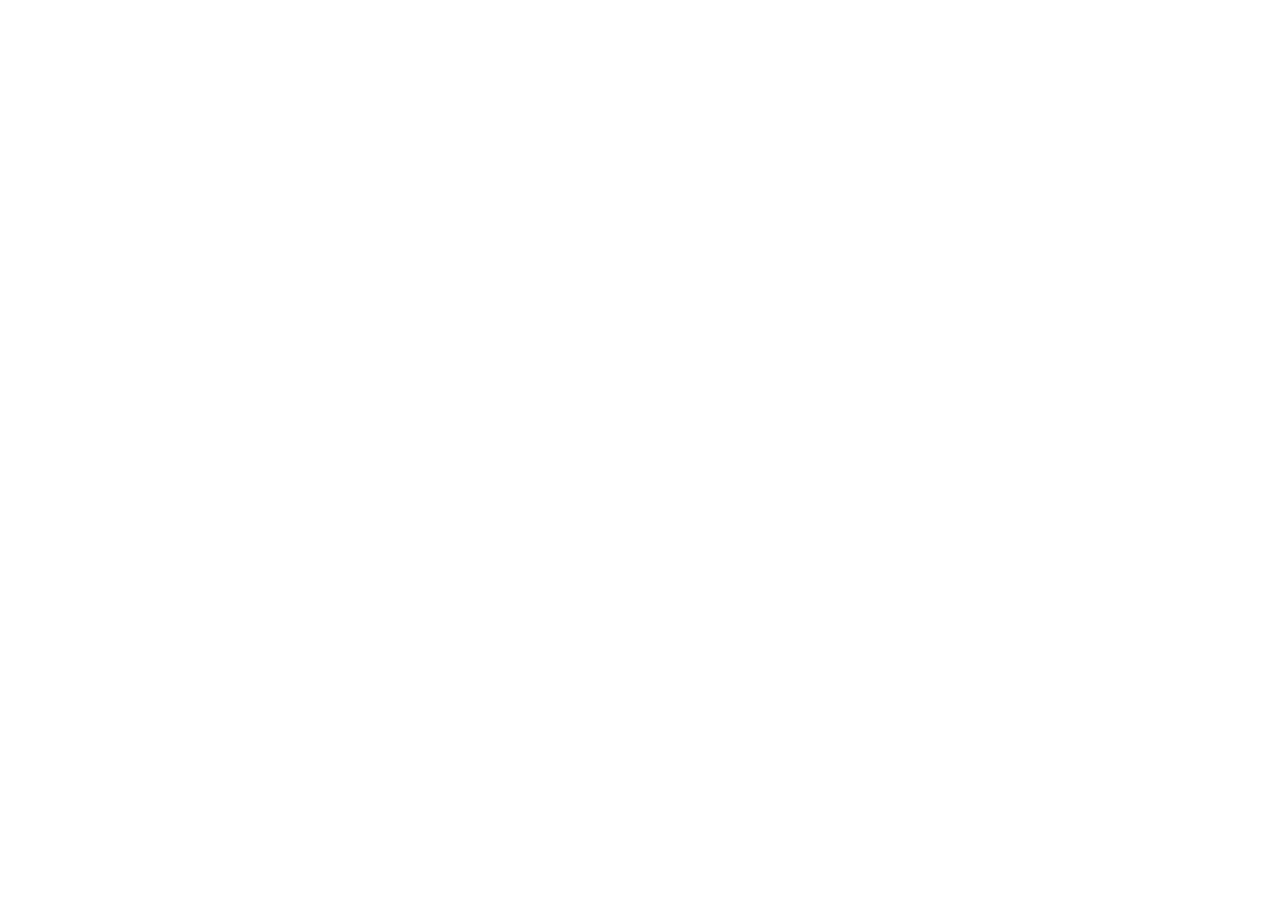
==== index.html @ b8843c02 "feat: initialize project structure and base UI Set up the application with React, Vite, and Tailwind" ====
<!doctype html>
<html lang="tr" class="dark scroll-smooth">
  <head>
    <meta charset="UTF-8" />
    <meta name="viewport" content="width=device-width, initial-scale=1.0" />
    <title>Basit Otomasyon | Yapay Zeka ve Otonom Ajan Sistemleri - basitotomasyon.com</title>
    <meta name="description" content="basitotomasyon.com - Kurumsal yapay zeka iş akışı otomasyonları ve otonom çok kanallı ajan sistemleri. Muhammed Fidan tarafından geliştirilmiştir." />
    <meta property="og:title" content="Basit Otomasyon | Yapay Zeka ve Otonom Ajan Sistemleri - basitotomasyon.com" />
    <meta property="og:description" content="basitotomasyon.com - Kurumsal yapay zeka iş akışı otomasyonları ve otonom çok kanallı ajan sistemleri. Muhammed Fidan tarafından geliştirilmiştir." />
    <meta property="og:type" content="website" />
    <meta name="twitter:card" content="summary_large_image" />
    <link rel="preconnect" href="https://fonts.googleapis.com">
    <link rel="preconnect" href="https://fonts.gstatic.com" crossorigin>
    <link href="https://fonts.googleapis.com/css2?family=JetBrains+Mono:ital,wght@0,300;0,400;0,500;0,700;1,400&family=Plus+Jakarta+Sans:wght@300;400;500;600;700;800&family=Syne:wght@500;700;800&display=swap" rel="stylesheet">
  </head>
  <body class="bg-[#0a0a0c] text-white font-sans antialiased selection:bg-white selection:text-black overflow-x-hidden">
    <div id="root"></div>
    <script type="module" src="/src/main.tsx"></script>
  </body>
</html>
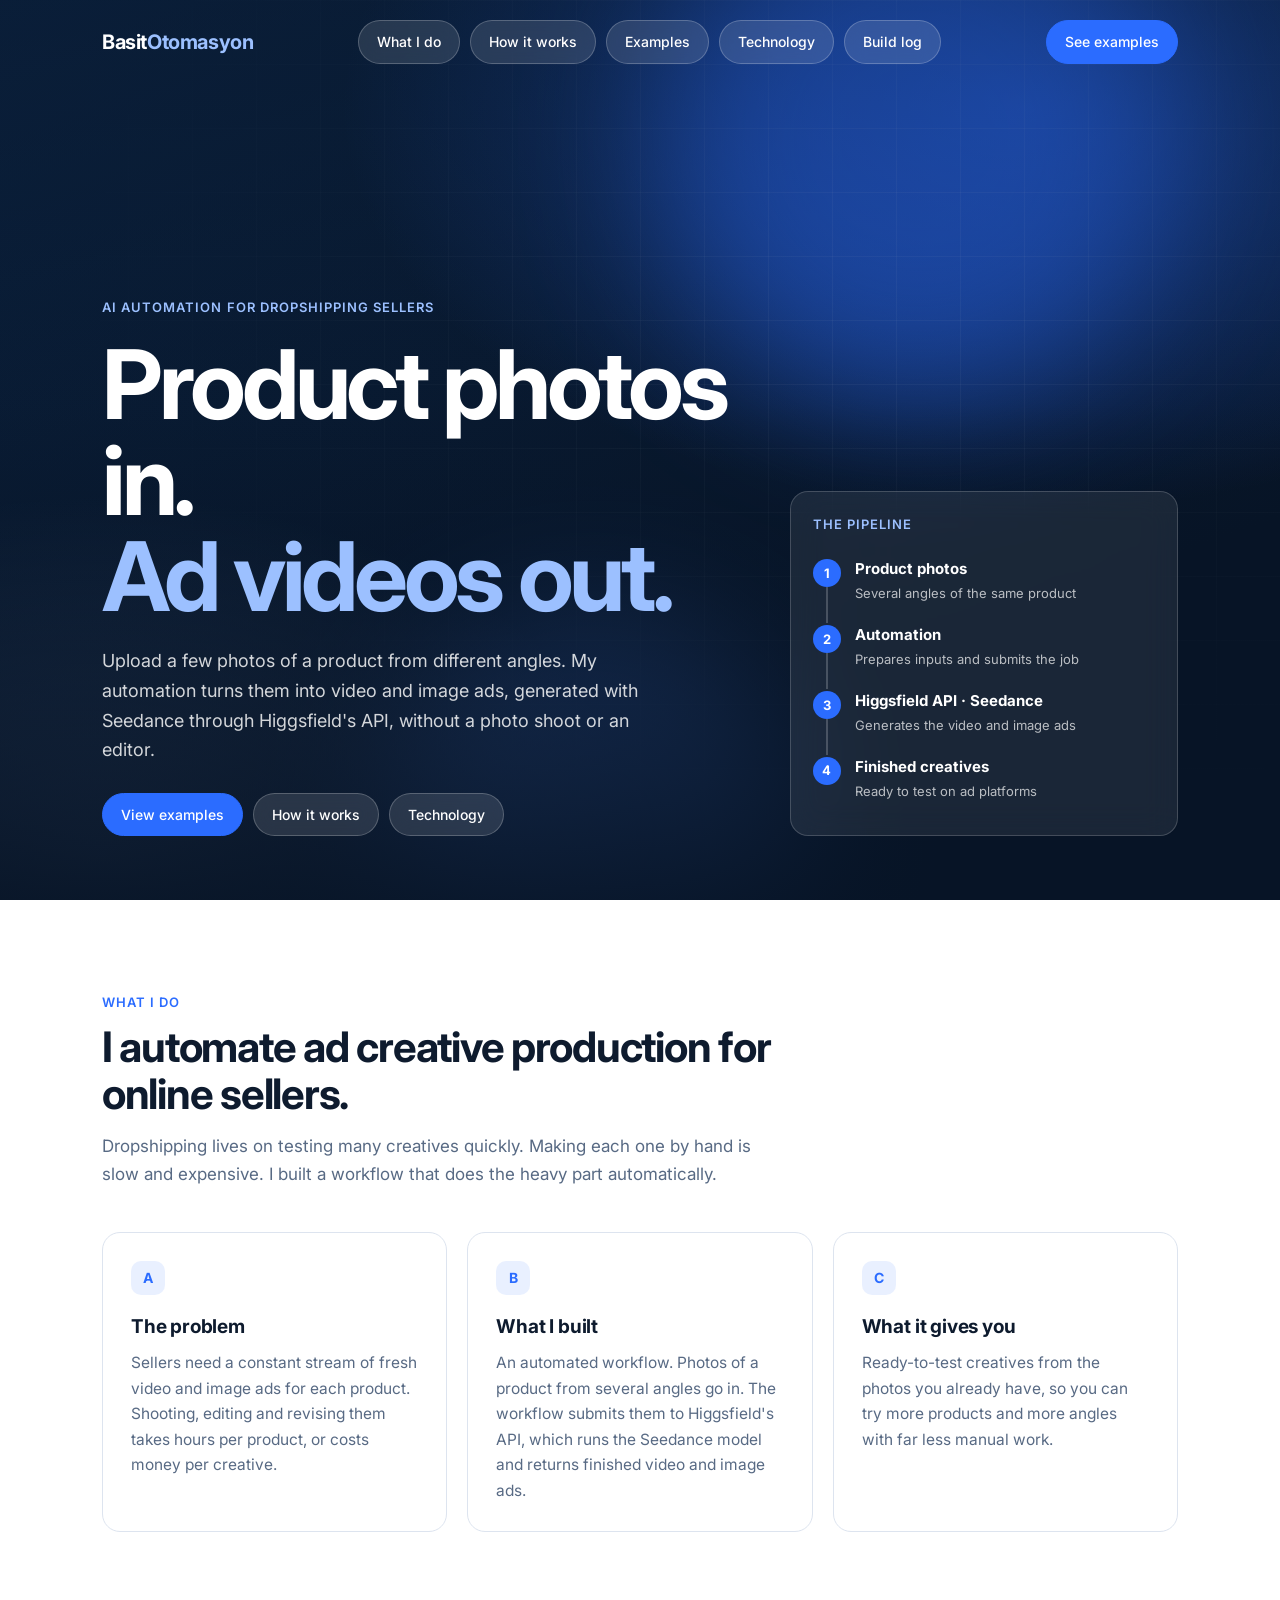
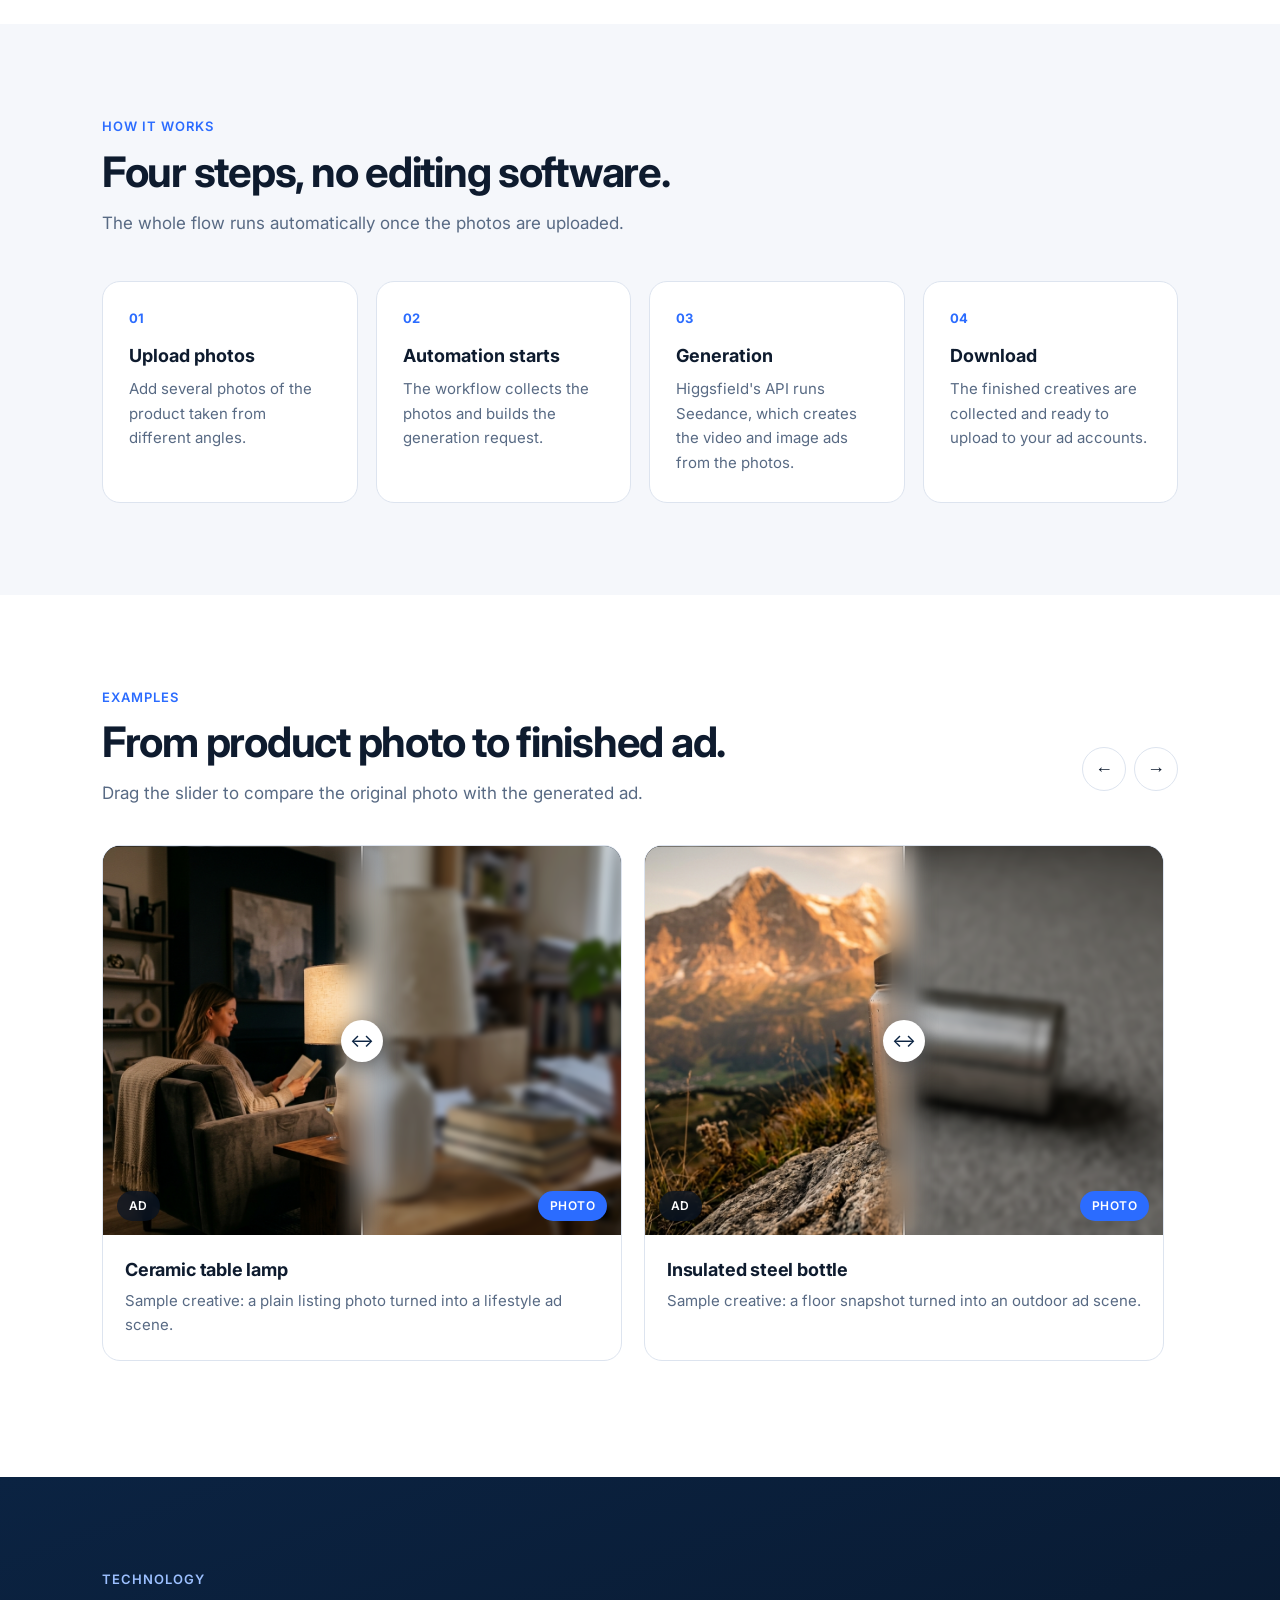
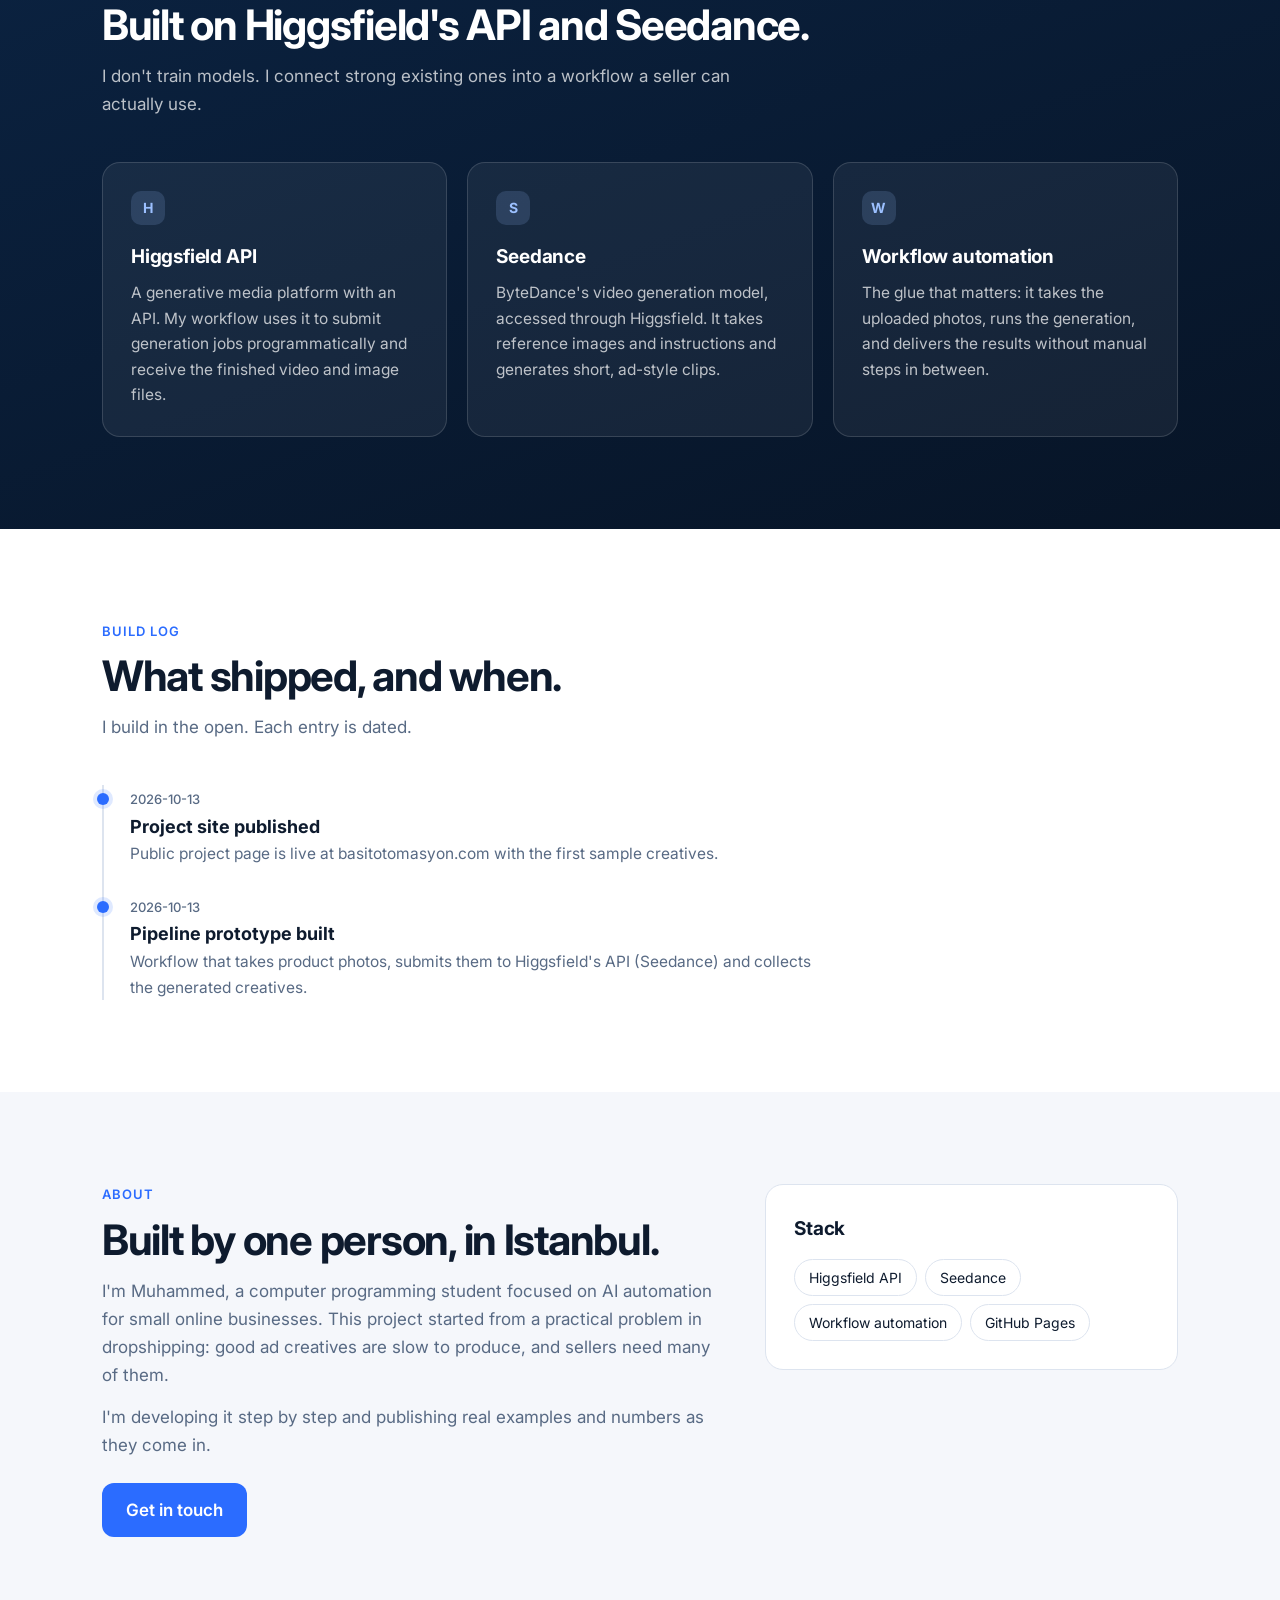
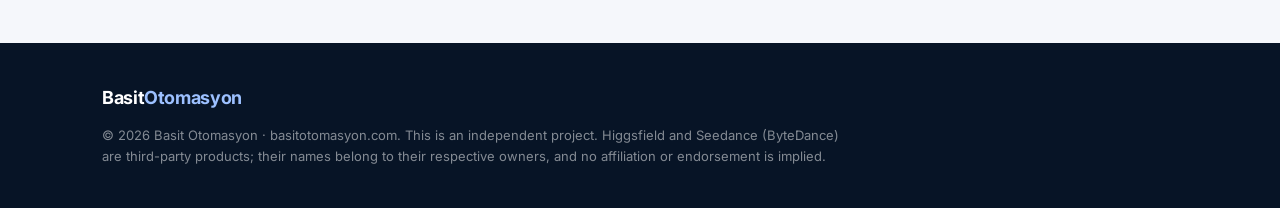
==== commit 7dd86fb3: "yeniler yüklendi" ====
--- a/index.html
+++ b/index.html
@@ -1,21 +1,182 @@
 <!doctype html>
-<html lang="tr" class="dark scroll-smooth">
-  <head>
-    <meta charset="UTF-8" />
-    <meta name="viewport" content="width=device-width, initial-scale=1.0" />
-    <title>Basit Otomasyon | Yapay Zeka ve Otonom Ajan Sistemleri - basitotomasyon.com</title>
-    <meta name="description" content="basitotomasyon.com - Kurumsal yapay zeka iş akışı otomasyonları ve otonom çok kanallı ajan sistemleri. Muhammed Fidan tarafından geliştirilmiştir." />
-    <meta property="og:title" content="Basit Otomasyon | Yapay Zeka ve Otonom Ajan Sistemleri - basitotomasyon.com" />
-    <meta property="og:description" content="basitotomasyon.com - Kurumsal yapay zeka iş akışı otomasyonları ve otonom çok kanallı ajan sistemleri. Muhammed Fidan tarafından geliştirilmiştir." />
-    <meta property="og:type" content="website" />
-    <meta name="twitter:card" content="summary_large_image" />
-    <link rel="preconnect" href="https://fonts.googleapis.com">
-    <link rel="preconnect" href="https://fonts.gstatic.com" crossorigin>
-    <link href="https://fonts.googleapis.com/css2?family=JetBrains+Mono:ital,wght@0,300;0,400;0,500;0,700;1,400&family=Plus+Jakarta+Sans:wght@300;400;500;600;700;800&family=Syne:wght@500;700;800&display=swap" rel="stylesheet">
-  </head>
-  <body class="bg-[#0a0a0c] text-white font-sans antialiased selection:bg-white selection:text-black overflow-x-hidden">
-    <div id="root"></div>
-    <script type="module" src="/src/main.tsx"></script>
-  </body>
+<html lang="en">
+<head>
+<meta charset="utf-8">
+<meta name="viewport" content="width=device-width, initial-scale=1">
+<title>Basit Otomasyon — Product photos in, ad videos out</title>
+<meta name="description" content="AI automation that turns a few product photos into ready-to-run video and image ads for dropshipping sellers, built on Higgsfield's API and the Seedance model.">
+<meta name="theme-color" content="#0B2342">
+<meta property="og:title" content="Basit Otomasyon — Product photos in, ad videos out">
+<meta property="og:description" content="Automated video and image ads for dropshipping sellers, from a few product photos.">
+<meta property="og:type" content="website">
+<meta property="og:url" content="https://basitotomasyon.com/">
+<meta property="og:site_name" content="Basit Otomasyon">
+<meta name="twitter:card" content="summary">
+<meta name="twitter:title" content="Basit Otomasyon — Product photos in, ad videos out">
+<meta name="twitter:description" content="Automated video and image ads for dropshipping sellers, from a few product photos.">
+<link rel="canonical" href="https://basitotomasyon.com/">
+<link rel="icon" href="favicon.svg" type="image/svg+xml">
+<link rel="preconnect" href="https://fonts.googleapis.com">
+<link rel="preconnect" href="https://fonts.gstatic.com" crossorigin>
+<link href="https://fonts.googleapis.com/css2?family=Inter:wght@400;500;600;700&display=swap" rel="stylesheet">
+<link rel="stylesheet" href="style.css">
+<noscript><style>.reveal{opacity:1!important;transform:none!important}</style></noscript>
+</head>
+<body>
+<a class="skip" href="#what">Skip to content</a>
+
+<!-- ============ HERO ============ -->
+<section class="hero" id="top" style="padding:0">
+  <div class="hero-media"></div>
+  <div class="hero-grid"></div>
+
+  <header class="top">
+    <div class="wrap bar">
+      <a class="brand" href="#top">Basit<b>Otomasyon</b></a>
+      <ul class="menu">
+        <li><a class="pill" href="#what">What I do</a></li>
+        <li><a class="pill" href="#how">How it works</a></li>
+        <li><a class="pill" href="#examples">Examples</a></li>
+        <li><a class="pill" href="#tech">Technology</a></li>
+        <li><a class="pill" href="#log">Build log</a></li>
+      </ul>
+      <a class="pill solid" href="#examples">See examples</a>
+    </div>
+  </header>
+
+  <div class="hero-inner">
+    <div>
+      <span class="kicker">AI automation for dropshipping sellers</span>
+      <h1>Product photos in.<br><span>Ad videos out.</span></h1>
+      <p class="lead">Upload a few photos of a product from different angles. My automation turns them into video and image ads, generated with Seedance through Higgsfield's API, without a photo shoot or an editor.</p>
+      <div class="cta">
+        <a class="pill solid" href="#examples">View examples</a>
+        <a class="pill" href="#how">How it works</a>
+        <a class="pill" href="#tech">Technology</a>
+      </div>
+    </div>
+    <aside class="glass" aria-label="Pipeline overview">
+      <h3>The pipeline</h3>
+      <ol class="flow">
+        <li><i>1</i><div><strong>Product photos</strong><span>Several angles of the same product</span></div></li>
+        <li><i>2</i><div><strong>Automation</strong><span>Prepares inputs and submits the job</span></div></li>
+        <li><i>3</i><div><strong>Higgsfield API · Seedance</strong><span>Generates the video and image ads</span></div></li>
+        <li><i>4</i><div><strong>Finished creatives</strong><span>Ready to test on ad platforms</span></div></li>
+      </ol>
+    </aside>
+  </div>
+</section>
+
+<main>
+
+<!-- ============ WHAT I DO ============ -->
+<section id="what">
+  <div class="wrap">
+    <div class="eyebrow reveal">What I do</div>
+    <h2 class="reveal">I automate ad creative production for online sellers.</h2>
+    <p class="sub reveal">Dropshipping lives on testing many creatives quickly. Making each one by hand is slow and expensive. I built a workflow that does the heavy part automatically.</p>
+    <div class="cols3">
+      <div class="box reveal"><div class="n">A</div><h3>The problem</h3><p>Sellers need a constant stream of fresh video and image ads for each product. Shooting, editing and revising them takes hours per product, or costs money per creative.</p></div>
+      <div class="box reveal"><div class="n">B</div><h3>What I built</h3><p>An automated workflow. Photos of a product from several angles go in. The workflow submits them to Higgsfield's API, which runs the Seedance model and returns finished video and image ads.</p></div>
+      <div class="box reveal"><div class="n">C</div><h3>What it gives you</h3><p>Ready-to-test creatives from the photos you already have, so you can try more products and more angles with far less manual work.</p></div>
+    </div>
+  </div>
+</section>
+
+<!-- ============ HOW IT WORKS ============ -->
+<section id="how" class="alt">
+  <div class="wrap">
+    <div class="eyebrow reveal">How it works</div>
+    <h2 class="reveal">Four steps, no editing software.</h2>
+    <p class="sub reveal">The whole flow runs automatically once the photos are uploaded.</p>
+    <div class="steps">
+      <div class="step reveal"><h3>Upload photos</h3><p>Add several photos of the product taken from different angles.</p></div>
+      <div class="step reveal"><h3>Automation starts</h3><p>The workflow collects the photos and builds the generation request.</p></div>
+      <div class="step reveal"><h3>Generation</h3><p>Higgsfield's API runs Seedance, which creates the video and image ads from the photos.</p></div>
+      <div class="step reveal"><h3>Download</h3><p>The finished creatives are collected and ready to upload to your ad accounts.</p></div>
+    </div>
+  </div>
+</section>
+
+<!-- ============ EXAMPLES ============ -->
+<section id="examples">
+  <div class="wrap">
+    <div class="carousel-head">
+      <div>
+        <div class="eyebrow reveal">Examples</div>
+        <h2 class="reveal">From product photo to finished ad.</h2>
+        <p class="sub reveal" style="margin-bottom:28px">Drag the slider to compare the original photo with the generated ad.</p>
+      </div>
+      <div class="arrows" id="arrows">
+        <button id="prev" aria-label="Previous example">&larr;</button>
+        <button id="next" aria-label="Next example">&rarr;</button>
+      </div>
+    </div>
+    <div class="track" id="track"></div>
+  </div>
+</section>
+
+<!-- ============ TECHNOLOGY ============ -->
+<section id="tech" class="dark">
+  <div class="wrap">
+    <div class="eyebrow reveal">Technology</div>
+    <h2 class="reveal">Built on Higgsfield's API and Seedance.</h2>
+    <p class="sub reveal">I don't train models. I connect strong existing ones into a workflow a seller can actually use.</p>
+    <div class="cols3">
+      <div class="box reveal"><div class="n">H</div><h3>Higgsfield API</h3><p>A generative media platform with an API. My workflow uses it to submit generation jobs programmatically and receive the finished video and image files.</p></div>
+      <div class="box reveal"><div class="n">S</div><h3>Seedance</h3><p>ByteDance's video generation model, accessed through Higgsfield. It takes reference images and instructions and generates short, ad-style clips.</p></div>
+      <div class="box reveal"><div class="n">W</div><h3>Workflow automation</h3><p>The glue that matters: it takes the uploaded photos, runs the generation, and delivers the results without manual steps in between.</p></div>
+    </div>
+  </div>
+</section>
+
+<!-- ============ RESULTS (hidden until data.js has stats) ============ -->
+<section id="results" class="alt" hidden>
+  <div class="wrap">
+    <div class="eyebrow">Results</div>
+    <h2>Measured, not promised.</h2>
+    <p class="sub">Numbers from real runs of the workflow.</p>
+    <div class="stats" id="statsGrid"></div>
+  </div>
+</section>
+
+<!-- ============ BUILD LOG ============ -->
+<section id="log">
+  <div class="wrap">
+    <div class="eyebrow reveal">Build log</div>
+    <h2 class="reveal">What shipped, and when.</h2>
+    <p class="sub reveal">I build in the open. Each entry is dated.</p>
+    <ul class="log" id="logList"></ul>
+  </div>
+</section>
+
+<!-- ============ ABOUT ============ -->
+<section id="about" class="alt">
+  <div class="wrap about-grid">
+    <div>
+      <div class="eyebrow reveal">About</div>
+      <h2 class="reveal">Built by one person, in Istanbul.</h2>
+      <p class="reveal">I'm Muhammed, a computer programming student focused on AI automation for small online businesses. This project started from a practical problem in dropshipping: good ad creatives are slow to produce, and sellers need many of them.</p>
+      <p class="reveal">I'm developing it step by step and publishing real examples and numbers as they come in.</p>
+      <p id="contactRow" hidden><a class="btn" id="contactBtn" href="#">Get in touch</a></p>
+    </div>
+    <div class="box reveal">
+      <h3 style="margin-bottom:14px">Stack</h3>
+      <div class="chips"><span>Higgsfield API</span><span>Seedance</span><span>Workflow automation</span><span>GitHub Pages</span></div>
+    </div>
+  </div>
+</section>
+
+</main>
+
+<footer>
+  <div class="wrap">
+    <a class="brand" href="#top">Basit<b>Otomasyon</b></a>
+    <p>© <span id="yr"></span> Basit Otomasyon · basitotomasyon.com. This is an independent project. Higgsfield and Seedance (ByteDance) are third-party products; their names belong to their respective owners, and no affiliation or endorsement is implied.</p>
+  </div>
+</footer>
+
+<script src="data.js"></script>
+<script src="app.js"></script>
+</body>
 </html>
-
--- a/style.css
+++ b/style.css
@@ -0,0 +1,151 @@
+:root{
+  --ink:#071426; --navy:#0B2342; --navy2:#123764;
+  --blue:#2B6CFF; --blue-d:#1F55D6; --sky:#9CC0FF;
+  --paper:#F5F7FB; --white:#fff;
+  --text:#0E1B2E; --muted:#586A84; --line:#DDE4EF;
+  --radius:18px;
+}
+*{box-sizing:border-box;margin:0;padding:0}
+html{scroll-behavior:smooth}
+body{background:var(--white);color:var(--text);font:16px/1.65 "Inter",system-ui,-apple-system,"Segoe UI",Roboto,sans-serif;-webkit-font-smoothing:antialiased}
+a{color:inherit}
+img,video{max-width:100%}
+.wrap{max-width:1120px;margin:0 auto;padding:0 22px}
+[hidden]{display:none!important}
+
+/* ---------- Header / pills ---------- */
+.pill{display:inline-flex;align-items:center;gap:6px;padding:9px 18px;border-radius:99px;font-size:14px;font-weight:500;text-decoration:none;color:#fff;background:rgba(255,255,255,.12);border:1px solid rgba(255,255,255,.22);backdrop-filter:blur(10px);-webkit-backdrop-filter:blur(10px);transition:background .2s,transform .2s}
+.pill:hover{background:rgba(255,255,255,.22)}
+.pill.solid{background:var(--blue);border-color:var(--blue)}
+.pill.solid:hover{background:var(--blue-d)}
+header.top{position:absolute;inset:0 0 auto 0;z-index:5}
+header.top .bar{display:flex;align-items:center;justify-content:space-between;height:84px}
+.brand{font-weight:700;font-size:20px;letter-spacing:-.02em;text-decoration:none;color:#fff}
+.brand b{color:var(--sky);font-weight:700}
+.menu{display:flex;gap:10px;list-style:none}
+@media(max-width:860px){.menu{display:none}}
+
+/* ---------- Hero ---------- */
+.hero{position:relative;min-height:100vh;min-height:100svh;display:flex;align-items:flex-end;color:#fff;overflow:hidden;
+  background:
+    radial-gradient(1100px 650px at 80% 12%, rgba(43,108,255,.55), transparent 62%),
+    radial-gradient(900px 600px at 8% 95%, rgba(156,192,255,.22), transparent 60%),
+    linear-gradient(160deg,var(--navy),var(--ink) 72%);}
+.hero-media{position:absolute;inset:0;z-index:0}
+.hero-media::before,.hero-media::after{content:"";position:absolute;border-radius:50%;filter:blur(70px);opacity:.55;animation:drift 18s ease-in-out infinite alternate}
+.hero-media::before{width:520px;height:520px;background:#2B6CFF;top:-120px;right:8%}
+.hero-media::after{width:420px;height:420px;background:#4F8BFF;bottom:-140px;left:30%;animation-duration:24s;opacity:.35}
+@keyframes drift{from{transform:translate(0,0) scale(1)}to{transform:translate(-60px,40px) scale(1.15)}}
+.hero-grid{position:absolute;inset:0;z-index:1;background-image:linear-gradient(rgba(255,255,255,.05) 1px,transparent 1px),linear-gradient(90deg,rgba(255,255,255,.05) 1px,transparent 1px);background-size:64px 64px;-webkit-mask-image:radial-gradient(ellipse at 70% 30%,#000 10%,transparent 70%);mask-image:radial-gradient(ellipse at 70% 30%,#000 10%,transparent 70%)}
+.hero-video{position:absolute;inset:0;width:100%;height:100%;object-fit:cover;z-index:0}
+.hero::after{content:"";position:absolute;inset:0;z-index:2;background:linear-gradient(to top,rgba(7,20,38,.9),rgba(7,20,38,.15) 55%,rgba(7,20,38,.35))}
+.hero-inner{position:relative;z-index:3;width:100%;display:grid;grid-template-columns:1.25fr .75fr;gap:40px;align-items:end;padding:140px 22px 64px;max-width:1120px;margin:0 auto}
+.kicker{display:inline-block;font-size:13px;letter-spacing:.08em;text-transform:uppercase;color:var(--sky);margin-bottom:18px;font-weight:600}
+h1{font-size:clamp(44px,8vw,96px);line-height:1;letter-spacing:-.045em;font-weight:700;margin-bottom:22px}
+h1 span{color:var(--sky)}
+.hero p.lead{max-width:560px;color:rgba(255,255,255,.82);font-size:18px;margin-bottom:28px}
+.hero .cta{display:flex;flex-wrap:wrap;gap:10px}
+.glass{background:rgba(255,255,255,.08);border:1px solid rgba(255,255,255,.18);backdrop-filter:blur(16px);-webkit-backdrop-filter:blur(16px);border-radius:var(--radius);padding:22px}
+.glass h3{font-size:13px;letter-spacing:.08em;text-transform:uppercase;color:var(--sky);margin-bottom:14px;font-weight:600}
+.flow{list-style:none;display:grid;gap:0}
+.flow li{display:flex;gap:14px;align-items:flex-start;padding:10px 0;position:relative}
+.flow li:not(:last-child)::after{content:"";position:absolute;left:13px;top:38px;bottom:-8px;width:2px;background:rgba(255,255,255,.2)}
+.flow i{flex:none;width:28px;height:28px;border-radius:50%;background:var(--blue);display:grid;place-items:center;font-style:normal;font-size:13px;font-weight:700}
+.flow strong{display:block;font-size:15px;line-height:1.3}
+.flow span{font-size:13px;color:rgba(255,255,255,.7)}
+@media(max-width:900px){.hero-inner{grid-template-columns:1fr;padding-top:120px}}
+
+/* ---------- Sections ---------- */
+section{padding:92px 0}
+section.alt{background:var(--paper)}
+section.dark{background:linear-gradient(160deg,var(--navy),var(--ink));color:#fff}
+.eyebrow{font-size:13px;letter-spacing:.08em;text-transform:uppercase;color:var(--blue);font-weight:600;margin-bottom:10px}
+.dark .eyebrow{color:var(--sky)}
+h2{font-size:clamp(28px,4vw,42px);line-height:1.12;letter-spacing:-.03em;margin-bottom:14px;max-width:760px}
+.sub{color:var(--muted);max-width:660px;margin-bottom:44px;font-size:17px}
+.dark .sub{color:rgba(255,255,255,.72)}
+
+.cols3{display:grid;grid-template-columns:repeat(auto-fit,minmax(260px,1fr));gap:20px}
+.box{background:var(--white);border:1px solid var(--line);border-radius:var(--radius);padding:28px}
+.alt .box{background:var(--white)}
+.box .n{display:inline-grid;place-items:center;width:34px;height:34px;border-radius:10px;background:rgba(43,108,255,.1);color:var(--blue);font-weight:700;font-size:14px;margin-bottom:16px}
+.box h3{font-size:19px;letter-spacing:-.01em;margin-bottom:8px}
+.box p{color:var(--muted);font-size:15.5px}
+.dark .box{background:rgba(255,255,255,.06);border-color:rgba(255,255,255,.14)}
+.dark .box p{color:rgba(255,255,255,.72)}
+.dark .box .n{background:rgba(156,192,255,.16);color:var(--sky)}
+
+.steps{display:grid;grid-template-columns:repeat(auto-fit,minmax(230px,1fr));gap:18px;counter-reset:s}
+.step{background:var(--white);border:1px solid var(--line);border-radius:var(--radius);padding:26px;position:relative}
+.step::before{counter-increment:s;content:"0" counter(s);font-size:13px;font-weight:700;color:var(--blue);display:block;margin-bottom:12px}
+.step h3{font-size:18px;margin-bottom:6px}
+.step p{color:var(--muted);font-size:15px}
+
+/* ---------- Carousel + compare slider ---------- */
+.carousel-head{display:flex;justify-content:space-between;align-items:flex-end;gap:20px;flex-wrap:wrap;margin-bottom:6px}
+.arrows{display:flex;gap:8px;margin-bottom:44px}
+.arrows button{width:44px;height:44px;border-radius:50%;border:1px solid var(--line);background:#fff;color:var(--text);font-size:18px;cursor:pointer;transition:background .2s}
+.arrows button:hover{background:var(--paper)}
+.track{display:flex;gap:22px;overflow-x:auto;scroll-snap-type:x mandatory;padding:4px 22px 24px;margin:0 -22px;scrollbar-width:thin}
+.slide{flex:0 0 min(520px,86vw);scroll-snap-align:start;background:#fff;border:1px solid var(--line);border-radius:var(--radius);overflow:hidden}
+.cmp{position:relative;aspect-ratio:var(--ratio,1/1);background:var(--ink);overflow:hidden;user-select:none;-webkit-user-select:none;--pos:50%}
+.cmp .layer{position:absolute;inset:0}
+.cmp .layer img,.cmp .layer video{width:100%;height:100%;object-fit:cover;display:block}
+.cmp .before img,.cmp.demo .before{filter:blur(3px) brightness(.85);transform:scale(1.04)}
+.cmp .after{clip-path:inset(0 calc(100% - var(--pos)) 0 0)}
+.cmp .handle::before{content:"";position:absolute;top:0;bottom:0;left:-36px;width:72px;backdrop-filter:blur(14px);-webkit-backdrop-filter:blur(14px);background:rgba(255,255,255,.08);-webkit-mask-image:linear-gradient(90deg,transparent,#000 35%,#000 65%,transparent);mask-image:linear-gradient(90deg,transparent,#000 35%,#000 65%,transparent)}
+.cmp .handle{position:absolute;top:0;bottom:0;left:var(--pos);width:2px;background:#fff;transform:translateX(-1px);box-shadow:0 0 0 1px rgba(7,20,38,.25);pointer-events:none}
+.cmp .handle::after{content:"\2194";position:absolute;top:50%;left:50%;transform:translate(-50%,-50%);width:42px;height:42px;border-radius:50%;background:#fff;color:var(--navy);display:grid;place-items:center;font-size:18px;box-shadow:0 6px 20px rgba(7,20,38,.35)}
+.cmp input[type=range]{position:absolute;inset:0;width:100%;height:100%;opacity:0;cursor:ew-resize;margin:0;-webkit-appearance:none;appearance:none}
+.cmp .tagl,.cmp .tagr{position:absolute;bottom:14px;font-size:12px;font-weight:600;letter-spacing:.04em;text-transform:uppercase;padding:5px 12px;border-radius:99px;background:rgba(7,20,38,.72);color:#fff;pointer-events:none;backdrop-filter:blur(6px)}
+.cmp .tagl{left:14px}.cmp .tagr{right:14px;background:var(--blue)}
+.cmp.demo .before{background:linear-gradient(135deg,#DCE3EE,#B9C5D8)}
+.cmp.demo .after{background:radial-gradient(500px 360px at 70% 20%,#3F7BFF,transparent 65%),linear-gradient(160deg,var(--navy2),var(--ink))}
+.cmp.demo .layer span{position:absolute;top:18px;font-weight:600;font-size:15px;letter-spacing:.02em}
+.cmp.demo .before span{left:18px;color:#4A5A74}
+.cmp.demo .after span{right:18px;color:#CFE0FF}
+.slide .meta{padding:20px 22px 22px}
+.slide .meta h3{font-size:18px;letter-spacing:-.01em}
+.slide .meta p{color:var(--muted);font-size:15px;margin-top:4px}
+.angles{display:flex;gap:8px;margin-top:14px;align-items:center}
+.angles small{font-size:12px;color:var(--muted);text-transform:uppercase;letter-spacing:.06em;margin-right:4px}
+.angles img{width:46px;height:46px;border-radius:8px;object-fit:cover;border:1px solid var(--line)}
+.note{margin-top:6px;font-size:14px;color:var(--muted)}
+
+/* ---------- Stats / log / about ---------- */
+.stats{display:grid;grid-template-columns:repeat(auto-fit,minmax(220px,1fr));gap:18px}
+.stat{background:#fff;border:1px solid var(--line);border-radius:var(--radius);padding:28px}
+.stat strong{display:block;font-size:44px;letter-spacing:-.04em;color:var(--blue);line-height:1.1}
+.stat span{color:var(--muted);font-size:15px}
+.log{list-style:none;border-left:2px solid var(--line);padding-left:26px;display:grid;gap:26px;max-width:720px}
+.log li{position:relative}
+.log li::before{content:"";position:absolute;left:-33px;top:8px;width:12px;height:12px;border-radius:50%;background:var(--blue);box-shadow:0 0 0 4px rgba(43,108,255,.15)}
+.log time{font-size:13px;color:var(--muted);font-weight:500}
+.log h3{font-size:18px}
+.log p{color:var(--muted);font-size:15.5px}
+.about-grid{display:grid;grid-template-columns:1.2fr .8fr;gap:44px;align-items:start}
+@media(max-width:860px){.about-grid{grid-template-columns:1fr}}
+.about-grid p{color:var(--muted);margin-bottom:14px;font-size:17px}
+.chips{display:flex;flex-wrap:wrap;gap:8px}
+.chips span{border:1px solid var(--line);background:#fff;padding:6px 14px;border-radius:99px;font-size:14px;color:var(--text)}
+.btn{display:inline-block;background:var(--blue);color:#fff;font-weight:600;padding:13px 24px;border-radius:12px;text-decoration:none;margin-top:10px}
+.btn:hover{background:var(--blue-d)}
+
+footer{background:var(--ink);color:rgba(255,255,255,.68);padding:40px 0;font-size:14px}
+footer .brand{font-size:18px}
+footer p{max-width:760px;margin-top:12px;font-size:13px;color:rgba(255,255,255,.5)}
+
+.reveal{opacity:0;transform:translateY(18px);transition:opacity .7s ease,transform .7s ease}
+.reveal.in{opacity:1;transform:none}
+@media(prefers-reduced-motion:reduce){
+  .hero-media::before,.hero-media::after{animation:none}
+  .reveal{opacity:1;transform:none;transition:none}
+  html{scroll-behavior:auto}
+}
+
+/* ---------- Accessibility ---------- */
+.skip{position:absolute;left:-999px;top:8px;z-index:10;background:var(--blue);color:#fff;padding:10px 16px;border-radius:8px;text-decoration:none}
+.skip:focus{left:12px}
+a:focus-visible,button:focus-visible{outline:3px solid var(--sky);outline-offset:3px}
+.cmp:focus-within{outline:3px solid var(--sky);outline-offset:-3px}
+.mobile-nav{display:none}
